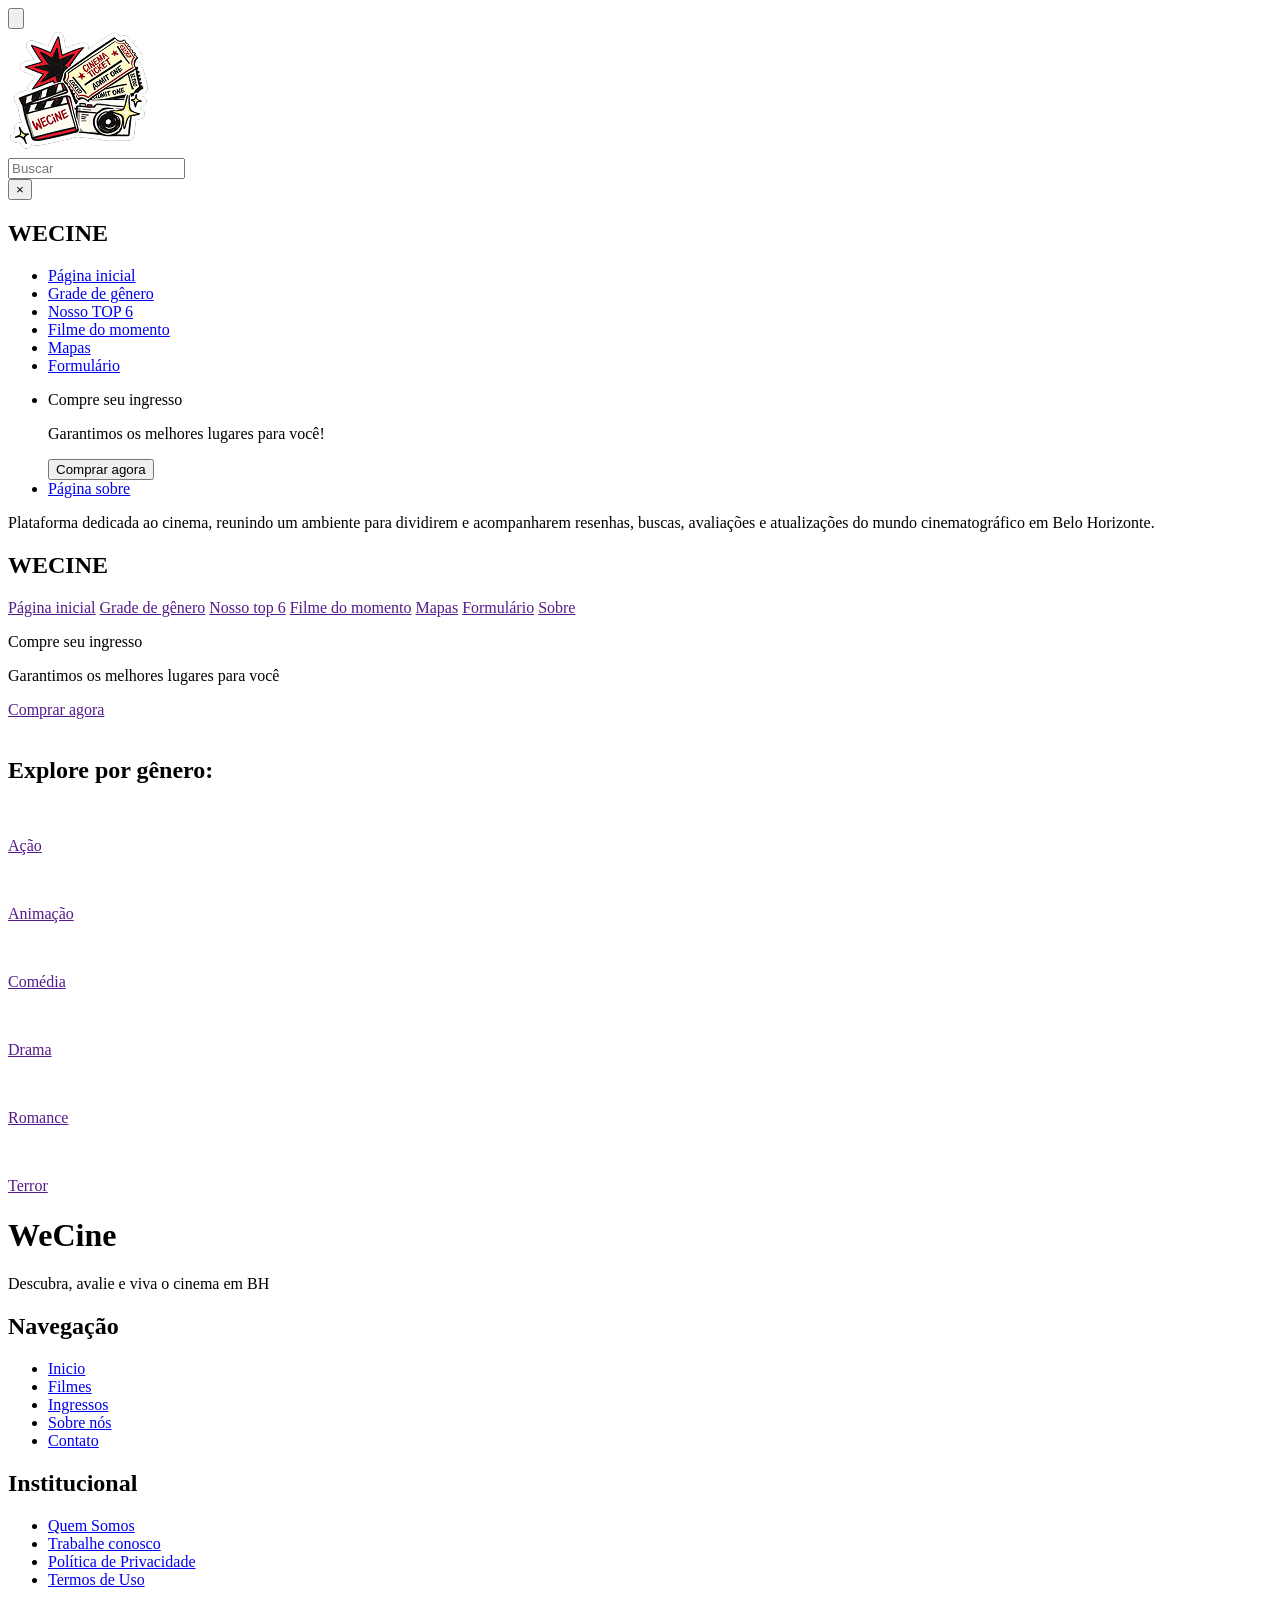
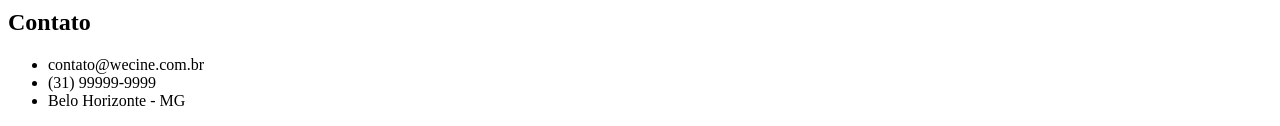
==== index.html @ 706093f3 "Add files via upload" ====
<!DOCTYPE html>
<html lang="en">

<head>
    <meta charset="UTF-8">
    <meta name="viewport" content="width=device-width, initial-scale=1.0">
    <title>WeCine - início</title>
    <link rel="stylesheet" href="inicio.css">
    <link rel="preconnect" href="https://fonts.googleapis.com">
    <link rel="preconnect" href="https://fonts.gstatic.com" crossorigin>
    <link
        href="https://fonts.googleapis.com/css2?family=Barlow:ital,wght@0,100;0,200;0,300;0,400;0,500;0,600;0,700;0,800;0,900;1,100;1,200;1,300;1,400;1,500;1,600;1,700;1,800;1,900&family=Montserrat:ital,wght@0,100..900;1,100..900&family=Work+Sans:ital,wght@0,100..900;1,100..900&display=swap"
        rel="stylesheet">
</head>

<body>
    <header id="menu">
        <nav id="menu-nav" aria-label="Navegação principal">
            <div>
                <button id="btn-menu" role="button" aria-label="Abrir menu">
                    <svg xmlns="http://www.w3.org/2000/svg" viewBox="0 0 448 512" aria-hidden="true"><path fill="rgb(255, 255, 255)" d="M0 96C0 78.3 14.3 64 32 64l384 0c17.7 0 32 14.3 32 32s-14.3 32-32 32L32 128C14.3 128 0 113.7 0 96zM0 256c0-17.7 14.3-32 32-32l384 0c17.7 0 32 14.3 32 32s-14.3 32-32 32L32 288c-17.7 0-32-14.3-32-32zM448 416c0 17.7-14.3 32-32 32L32 448c-17.7 0-32-14.3-32-32s14.3-32 32-32l384 0c17.7 0 32 14.3 32 32z"/></svg>
                </button>
            </div>
            <div id="logo-div">
                <a href="index.html"><img id="logo" src="images/logo.png" alt="Logo do site"></a>
            </div>
            <div id="busca">
                <div>
                    <input id="search-input" type="search" placeholder="Buscar">
                </div>
            </div>
        </nav>
    </header>

    <aside id="menu-lateral">
        <div id="menu-lateral-content">
            <button id="btn-fechar">&times;</button>
            <h1>WECINE</h1>
            <nav>
                <ul>
                    <li><a href="index.html">Página inicial</a></li>
                    <li><a href="grid.html">Grade de gênero</a></li>
                    <li><a href="#">Nosso TOP 6</a></li>
                    <li><a href="#">Filme do momento</a></li>
                    <li><a href="#">Mapas</a></li>
                    <li><a href="#">Formulário</a></li>
                    <li>
                        <div class="compra-container">
                            <p class="compra-titulo">Compre seu ingresso</p>
                            <p class="compra-descricao">Garantimos os melhores lugares para você!</p>
                            <button class="btn-comprar">Comprar agora</button>
                        </div>
                    </li>
                    <li><a href="#">Página sobre</a></li>
                </ul>
            </nav>
        </div>
    </aside>
    
    <section id="info">
        <div id="info-bloco">
            <p>Plataforma dedicada ao cinema, reunindo um ambiente para dividirem e acompanharem resenhas, buscas,
                avaliações e atualizações do mundo cinematográfico em Belo Horizonte.</p>
        </div>
    </section>

    <section id="conteudo">
        <nav>
            <h2>WECINE</h2>
            <a href="">Página inicial</a>
            <a href="">Grade de gênero</a>
            <a href="">Nosso top 6</a>
            <a href="">Filme do momento</a>
            <a href="">Mapas</a>
            <a href="">Formulário</a>
            <a href="">Sobre</a>
            <div id="conteudo-ingresso">
                <p id="conteudo-ingresso-texto1">Compre seu ingresso</p>
                <p id="conteudo-ingresso-texto2">Garantimos os melhores lugares para você</p>
                <a href="" id="conteudo-btnCompra">Comprar agora</a>
            </div>
        </nav>

        <div>
            <span>
                <img src="images/star-claquete.png" alt="">
                <h2>Explore por gênero:</h2>
            </span>
            
            <div>
                <a href="" id="conteudo-acao">
                    <img src="images/acao.png" alt="">
                    <p>Ação</p>
                </a>

                <a href="">
                    <img src="images/animacao.png" alt="">
                    <p>Animação</p>
                </a>

                <a href="">
                    <img src="images/comedia.png" alt="">
                    <p>Comédia</p>
                </a>

                <a href="">
                    <img src="images/drama.png" alt="">
                    <p>Drama</p>
                </a>

                <a href="">
                    <img src="images/romance.png" alt="">
                    <p>Romance</p>
                </a>

                <a href="">
                    <img src="images/terror.png" alt="">
                    <p>Terror</p>
                </a>
            </div>
        </div>
    </section>

    <footer>
        <div id="footer-div">
            <div id="div-logo">
                <h1>WeCine</h1>
                <span>
                    Descubra, avalie e viva o cinema em BH
                </span>
            </div>
            <div id="footer-links">
                <div>
                    <span>
                        <h2>
                            Navegação
                        </h2>
                    </span>
                    <span>
                        <ul>
                            <li><a href="#">Inicio</a></li>
                            <li><a href="#">Filmes</a></li>
                            <li><a href="#">Ingressos</a></li>
                            <li><a href="#">Sobre nós</a></li>
                            <li><a href="#">Contato</a></li>
                        </ul>
                    </span> 
                </div>
                <div id="institucional">
                    <span>
                        <h2>
                            Institucional
                        </h2>
                    </span>
                    <span>
                        <ul>
                            <li><a href="#">Quem Somos</a></li>
                            <li><a href="#">Trabalhe conosco</a></li>
                            <li><a href="#">Política de Privacidade</a></li>
                            <li><a href="#">Termos de Uso</a></li>
                        </ul>
                    </span>
                </div>
                <div>
                    <span>
                        <h2>
                            Contato
                        </h2>
                    </span>
                    <span>
                        <ul>
                            <li>contato@wecine.com.br</li>
                            <li>(31) 99999-9999</li>
                            <li>Belo Horizonte - MG</li>
                        </ul>
                    </span>
                </div>
            </div>
        </div>
    </footer>
    <script src="script.js"></script>
</body>

</html>
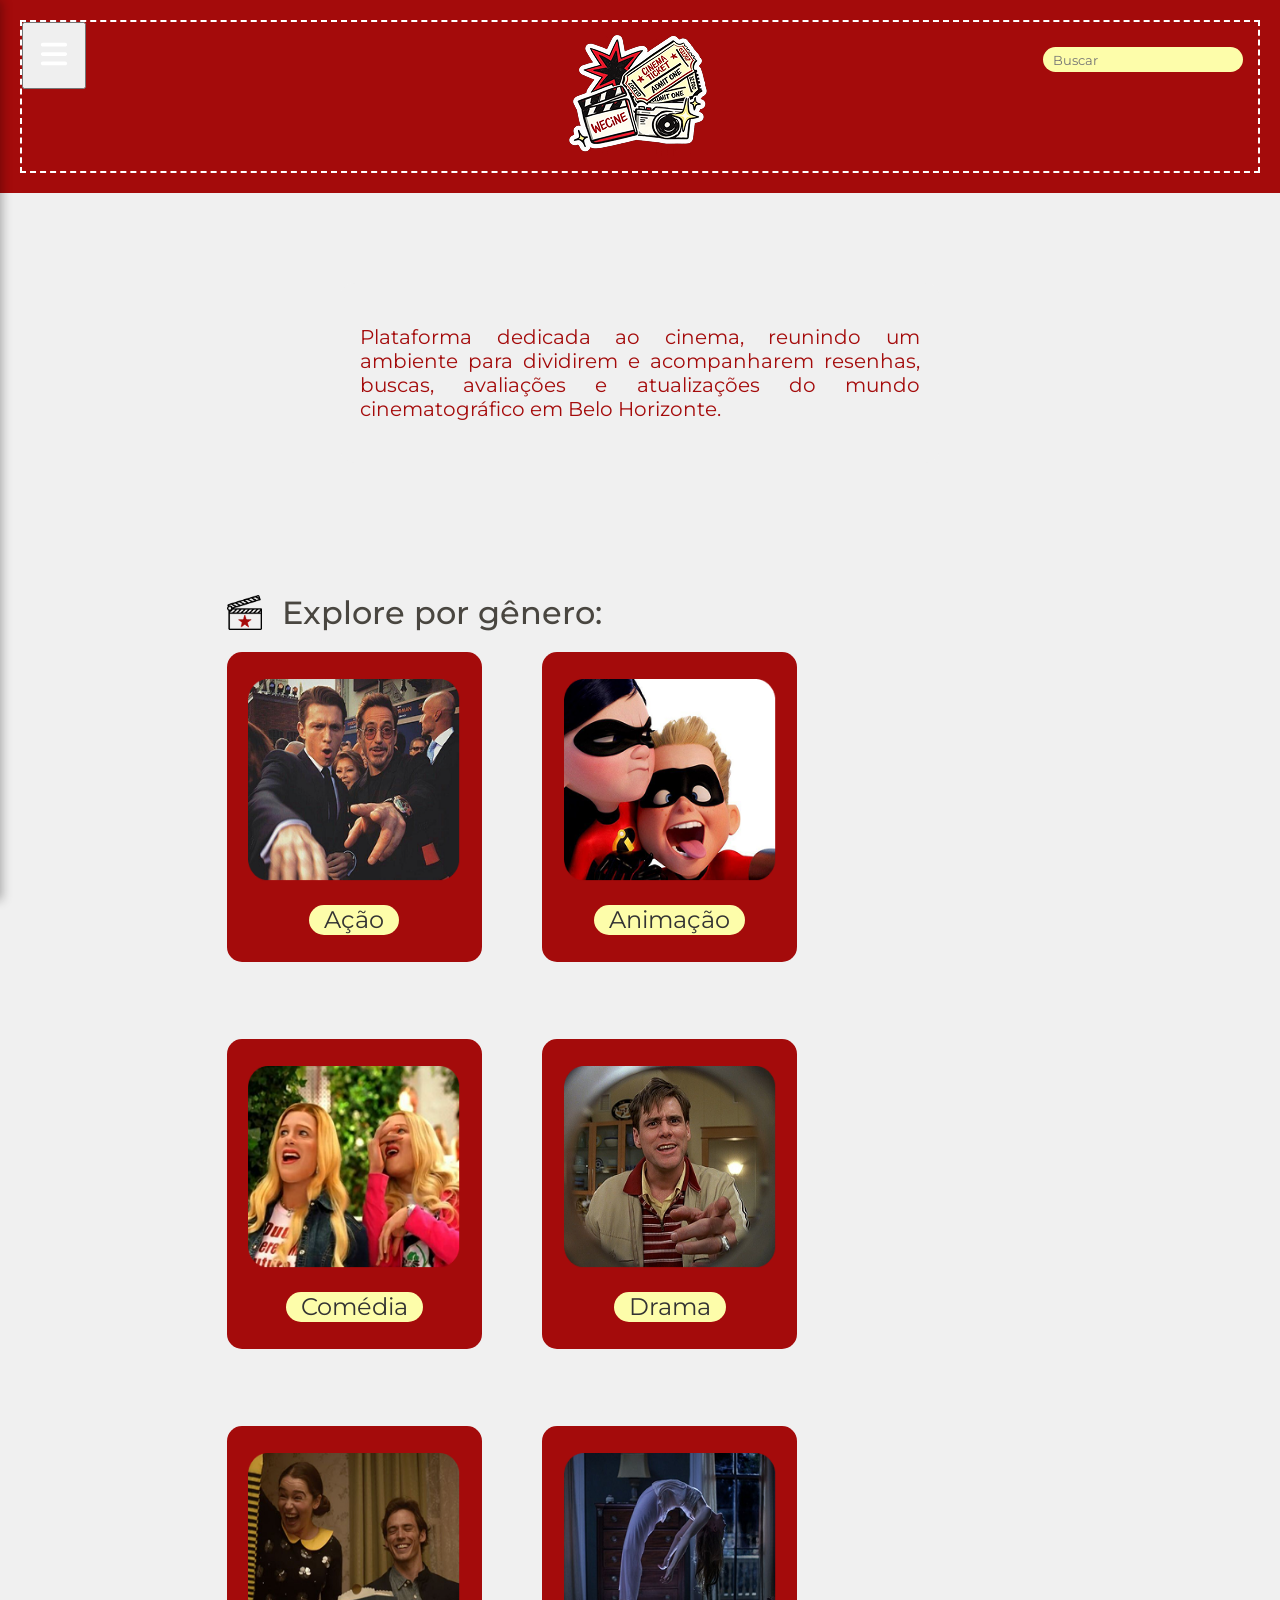
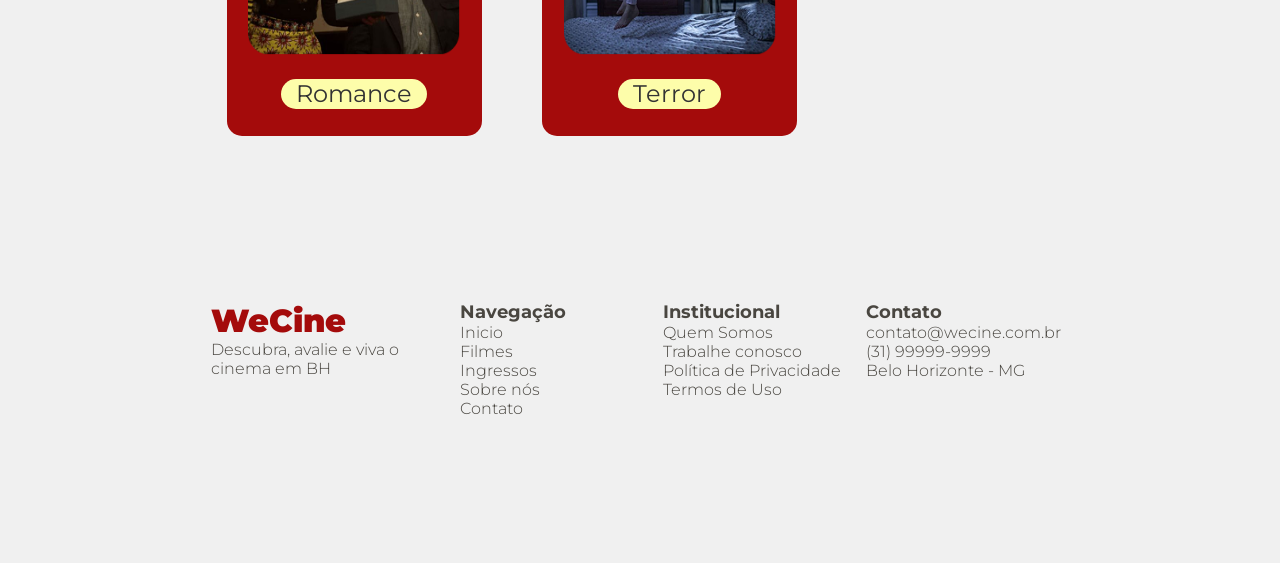
==== commit 3657bad5: "Fix HTML structure and update stylesheet paths" ====
--- a/index.html
+++ b/index.html
@@ -5,7 +5,7 @@
     <meta charset="UTF-8">
     <meta name="viewport" content="width=device-width, initial-scale=1.0">
     <title>WeCine - início</title>
-    <link rel="stylesheet" href="inicio.css">
+    <link rel="stylesheet" href="css/inicio.css">
     <link rel="preconnect" href="https://fonts.googleapis.com">
     <link rel="preconnect" href="https://fonts.gstatic.com" crossorigin>
     <link
@@ -178,7 +178,7 @@
             </div>
         </div>
     </footer>
-    <script src="script.js"></script>
+    <script src="js/script.js"></script>
 </body>
 
-</html>+</html>
--- a/css/inicio.css
+++ b/css/inicio.css
@@ -0,0 +1,508 @@
+/* Geral */
+* {
+    padding: 0;
+    margin: 0;
+    font-family: "Montserrat", sans-serif;
+}
+
+body {
+    background-color: #F0F0F0;
+}
+
+* {
+    padding: 0;
+    margin: 0;
+    font-family: "Montserrat", sans-serif;
+    box-sizing: border-box;
+}
+
+/* Header */
+#menu {
+    min-height: 160px;
+    height: auto;
+    width: 100%;
+    background-color: #A40B0B;
+    padding: 20px;
+    margin: 0;
+}
+
+#logo {
+    height: 100%;
+    object-fit: contain;
+    margin-top: 10px;
+    margin-bottom: 10px;
+}
+
+#logo-div {
+    display: flex;
+    justify-content: center;
+    align-items: center;
+}
+
+#menu-nav {
+    width: 100%;
+    height: 100%;
+    display: grid;
+    grid-template-columns: 1fr 1fr 1fr;
+    border: dashed 2px white;
+}
+
+#menu-nav svg {
+    color: white;
+    width: 30px;
+    height: 30px;
+    margin: 15px;
+}
+
+#busca {
+    display: flex;
+    justify-content: right;
+    align-items: top;
+}
+
+#busca div {
+    width: 200px;
+    margin-top: 25px;
+    margin-right: 15px;
+    height: min-content;
+    padding-left: 10px;
+    padding-right: 5px;
+    background-color: #FDFDAA;
+    border-radius: 25px 25px 25px 25px;
+    overflow: hidden;
+}
+
+#busca div input {
+    font-family: "Montserrat", sans-serif;
+    background-color: transparent;
+    border: none !important;
+    height: 25px;
+    width: 100%;
+    outline-offset: 0;
+    appearance: none;
+    -webkit-appearance: none;
+}
+
+#busca div input:-webkit-autofill,
+#busca div input:-webkit-autofill:hover,
+#busca div input:-webkit-autofill:focus {
+    -webkit-box-shadow: 0 0 0px 1000px #FDFDAA inset;
+    -webkit-text-fill-color: #333 !important;
+    transition: background-color 5000s ease-in-out 0s;
+}
+
+#busca div input::-webkit-search-decoration,
+#busca div input::-webkit-search-cancel-button,
+#busca div input::-webkit-search-results-button,
+#busca div input::-webkit-search-results-decoration {
+    display: none;
+}
+
+
+#menu-lateral {
+    position: fixed;
+    top: 0;
+    left: -350px;
+    width: 350px;
+    height: 100vh;
+    background-color: #A40B0B;
+    box-shadow: 2px 0 10px rgba(0, 0, 0, 0.3);
+    transition: left 0.3s ease;
+    z-index: 1000;
+    overflow-y: auto;
+}
+
+#menu-lateral.ativo {
+    left: 0;
+}
+
+#menu-lateral-content {
+    padding: 30px 20px;
+    color: white;
+}
+
+#btn-fechar {
+    position: absolute;
+    top: 15px;
+    right: 20px;
+    background: none;
+    border: none;
+    color: white;
+    font-size: 40px;
+    cursor: pointer;
+    padding: 0;
+}
+
+#menu-lateral h1 {
+    color: #FDFDAA;
+    font-size: 32px;
+    text-align: center;
+    margin: 20px 0 30px;
+    font-weight: 900;
+    letter-spacing: 2px;
+}
+
+#menu-lateral nav ul {
+    list-style: none;
+    padding: 0;
+    margin: 0;
+}
+
+#menu-lateral nav ul li {
+    margin: 0;
+    border-bottom: 1px solid rgba(255, 253, 170, 0.2);
+}
+
+#menu-lateral nav ul li a {
+    display: block;
+    color: white;
+    text-decoration: none;
+    padding: 15px;
+    font-weight: 500;
+    font-size: 16px;
+    transition: all 0.3s ease;
+}
+
+#menu-lateral nav ul li a:hover {
+    background-color: rgba(255, 253, 170, 0.1);
+    color: #FDFDAA;
+    padding-left: 25px;
+}
+
+.compra-container {
+    padding: 20px 15px;
+    background: rgba(255, 253, 170, 0.1);
+    border: 2px solid #FDFDAA;
+    border-radius: 10px;
+    margin: 15px 0;
+    text-align: center;
+}
+
+.compra-titulo {
+    color: white;
+    font-weight: 700;
+    font-size: 16px;
+    margin: 0 0 8px;
+}
+
+.compra-descricao {
+    color: rgba(255, 253, 170, 0.7);
+    font-size: 12px;
+    margin: 0 0 15px;
+    font-weight: 400;
+}
+
+.btn-comprar {
+    background-color: #FDFDAA;
+    color: #A40B0B;
+    border: none;
+    padding: 10px 30px;
+    border-radius: 25px;
+    font-weight: 700;
+    cursor: pointer;
+    transition: all 0.3s ease;
+    font-size: 14px;
+}
+
+.btn-comprar:hover {
+    background-color: white;
+    transform: scale(1.05);
+    box-shadow: 0 4px 12px rgba(0, 0, 0, 0.2);
+}
+
+
+
+/* info */
+#info {
+    background-image: url('images/inicio-listras.png');
+    height: 40vh;
+    display: flex;
+    justify-content: center;
+    align-items: center;
+    margin-bottom: 40px;
+    position: relative;
+}
+
+#info-bloco {
+    background-color: #f0f0f0;
+    max-width: 600px;
+    height: 20vh;
+    text-align: justify;
+    padding: 0 20px;
+    display: flex;
+    align-items: center;
+    border-radius: 15px;
+    font-size: 20px;
+    color: #A40B0B;
+}
+
+#info-pipoca1 {
+    position: absolute;
+    top: 10px;
+    right: 34%;
+}
+
+#info-pipoca2 {
+    position: absolute;
+    top: 50px;
+    left: 30%;
+}
+
+#info-pipoca3 {
+    position: absolute;
+    bottom: 20px;
+    right: 45%;
+}
+
+/* Contéudo */
+#conteudo {
+    display: flex;
+    min-height: 100vh;
+    column-gap: 10%;
+    width: 80%;
+    justify-self: center;
+    align-items: flex-start;
+    justify-content: center;
+
+}
+
+#conteudo>nav {
+    background-color: #A40B0B;
+    border-radius: 15px;
+    display: flex;
+    flex-direction: column;
+    justify-content: center;
+    gap: 20px;
+    padding: 40px 0;
+}
+
+#conteudo>nav>a {
+    color: white;
+    text-decoration: none;
+    margin: 20px 0;
+    font-weight: 500;
+    font-size: 150%;
+}
+
+#conteudo>nav>h2 {
+    font-size: 2.5em;
+    text-align: center;
+    color: #FDFDAA;
+    margin-bottom: 20px;
+}
+
+#conteudo-ingresso {
+    border: 2px solid #FDFDAA;
+    border-radius: 15px;
+    padding: 40px 20px;
+}
+
+#conteudo-ingresso-texto1 {
+    color: white;
+    font-size: 1.6em;
+    font-weight: 500;
+}
+
+#conteudo-ingresso-texto2 {
+    color: white;
+    padding: 20px 0;
+}
+
+#conteudo-btnCompra {
+    background-color: #FDFDAA;
+    padding: 10px 45px;
+    border: none;
+    border-radius: 15px;
+    color: #333;
+    text-decoration: none;
+    font-size: 1.5em;
+    display: flex;
+    justify-content: center;
+}
+
+
+@media screen and (min-width: 1200px) {
+    #conteudo>nav {
+        padding: 30px;
+    }
+
+    #conteudo>nav>a {
+        margin: 8px 0;
+    }
+
+    #conteudo-ingresso {
+        padding: 20px 15px;
+    }
+}
+
+/* Para telas menores que 768px */
+@media screen and (max-width: 768px) {
+    #conteudo>nav {
+        width: 25vw;
+        padding: 20px;
+    }
+
+    #conteudo>nav>a {
+        font-size: 120%;
+    }
+}
+
+#conteudo>div>div {
+    display: grid;
+    grid-template-columns: 1fr 1fr;
+    grid-template-rows: repeat(3, 43vh);
+    column-gap: 60px;
+
+    align-self: center;
+}
+
+#conteudo>div>span>h2 {
+    font-weight: 500;
+    font-size: 2em;
+}
+
+#conteudo>div>span {
+    display: flex;
+    align-items: center;
+    margin-bottom: 20px;
+}
+
+#conteudo>div>span>img {
+    height: 35px;
+    margin-right: 20px;
+}
+
+#conteudo>div>div>a {
+    background-color: #A40B0B;
+    padding: 10px;
+    border-radius: 15px;
+    text-decoration: none;
+    display: flex;
+    flex-direction: column;
+    align-items: center;
+    width: 100%;
+    height: 80%;
+    justify-content: center;
+}
+
+#conteudo>div>div>a>img {
+    height: 70%;
+    width: 90%;
+}
+
+#conteudo>div>div>a>p {
+    background-color: #FDFDAA;
+    padding: 5px 15px;
+    height: 30px;
+    display: flex;
+    align-items: center;
+    justify-content: center;
+    border-radius: 15px;
+    color: #333;
+    margin-top: 10%;
+    font-size: 1.5rem;
+}
+
+@media screen and (min-height: 1000px) {
+    #conteudo>div>div>a {
+        height: 60%;
+    }
+
+    #conteudo>div>div>a>img {
+        height: 80%;
+    }
+
+    #conteudo>div>div {
+        row-gap: 0;
+        grid-template-rows: repeat(3, 20vh);
+    }
+
+    #conteudo>div>div>a {
+        height: 88%;
+    }
+}
+
+@media screen and (max-width: 1300px) {
+    #conteudo>nav {
+        display: none;
+    }
+}
+
+@media screen and (max-width: 580px) {
+    #conteudo>div>div {
+        row-gap: 0;
+        grid-template-columns: 1fr;
+        grid-template-rows: repeat(6, 30vh);
+        align-items: center;
+        justify-items: center;
+    }
+
+    #conteudo>div>div>a>img {
+        height: 80%;
+        width: 98%;
+    }
+
+    #conteudo>div>div>a {
+        height: 80%;
+        width: 75%;
+    }
+}
+
+/* Footer */
+footer {
+    width: 100%;
+    height: 350px;
+    background-image: url(../imagens/footer.png);
+    background-size: cover;
+    background-repeat: no-repeat;
+    background-position: center;
+    display: flex;
+    flex-direction: row;
+    justify-content: center;
+    align-items: center;
+    font-family: "Montserrat", sans-serif;
+}
+
+footer h1 {
+    font-weight: 900;
+    color: #A40B0B;
+}
+
+footer h2 {
+    font-weight: 700;
+    font-size: large;
+    color: #494640;
+}
+
+span {
+    color: #494640;
+    font-weight: 300;
+}
+
+#footer-div {
+    display: grid;
+    grid-template-columns: 0.5fr 1.5fr;
+    height: 175px;
+    justify-content: space-between;
+}
+
+#footer-links {
+    margin-left: 35px;
+    display: grid;
+    grid-template-columns: repeat(3, 1fr);
+}
+
+#footer-links ul {
+    list-style: none;
+    padding: 0;
+    margin: 0;
+}
+
+#footer-links a {
+    text-decoration: none;
+    color: #494640;
+}
+
+#institucional {
+    margin-right: 25px;
+}
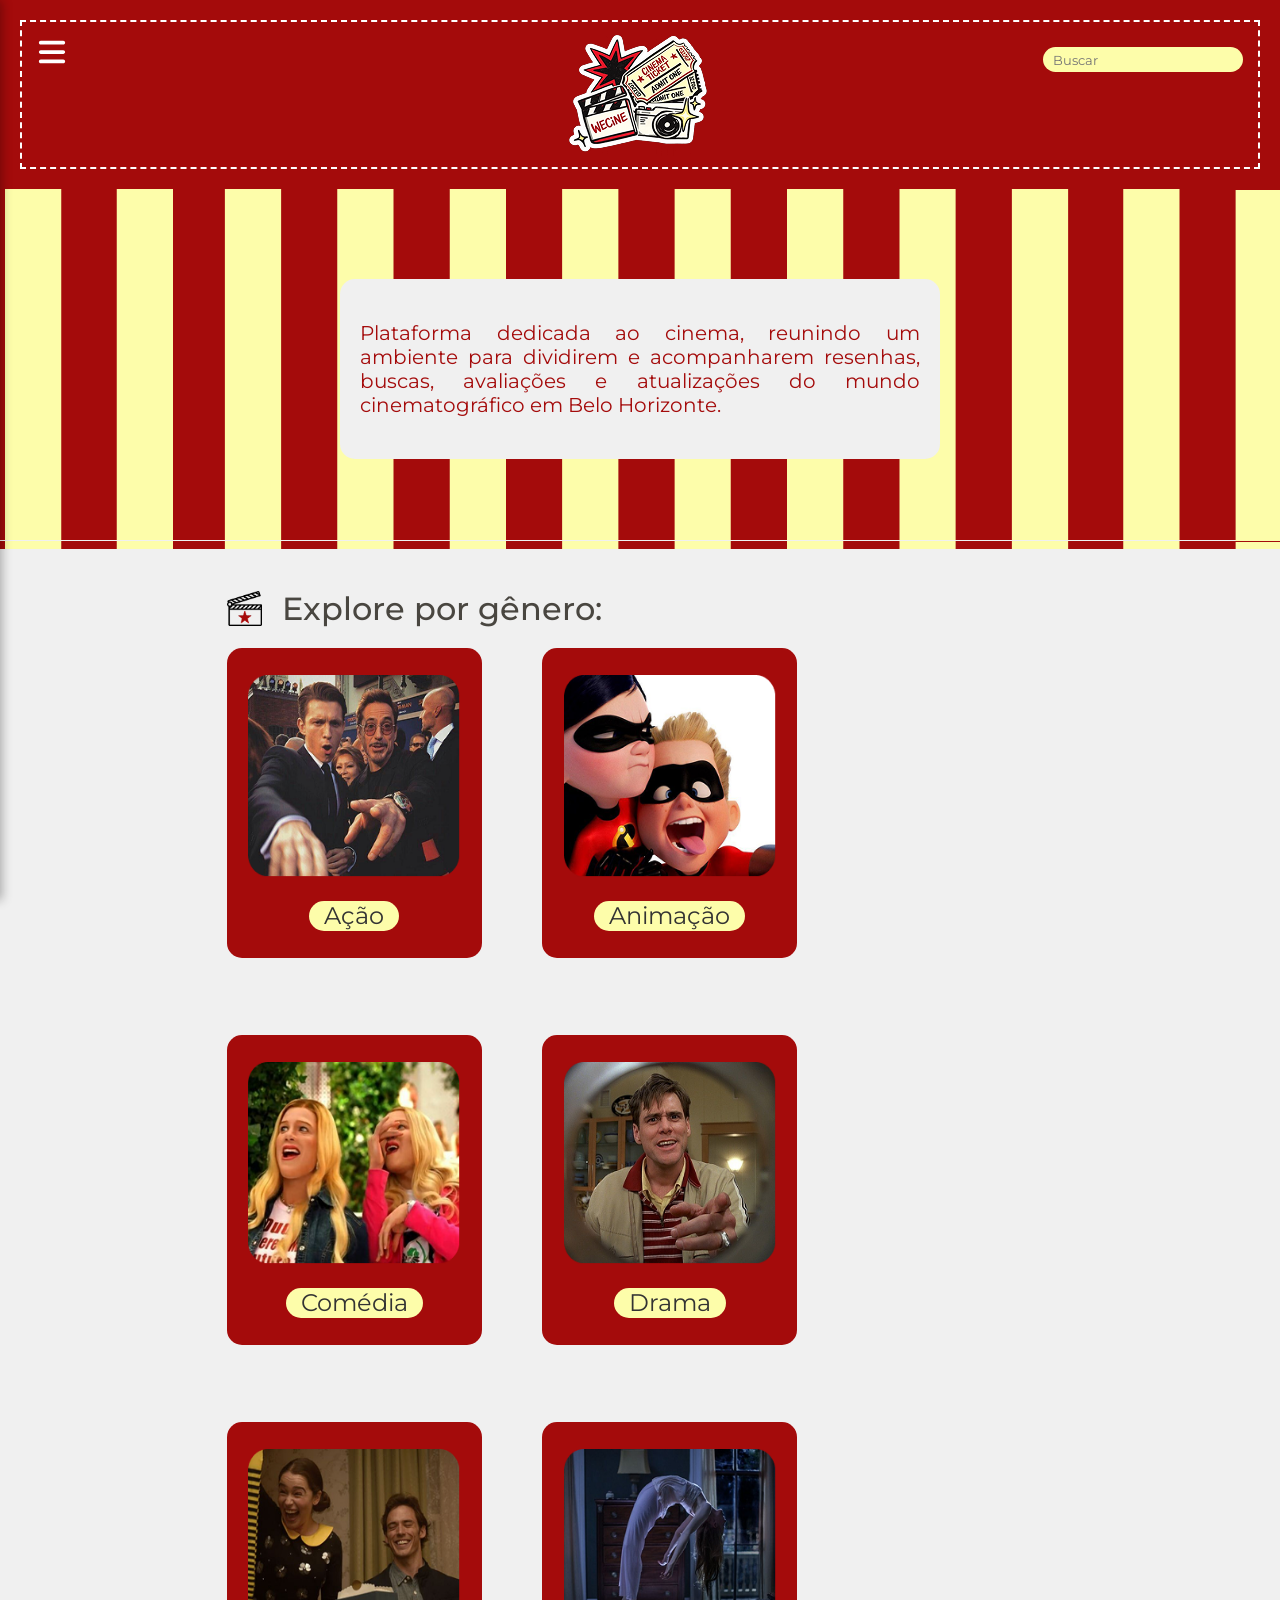
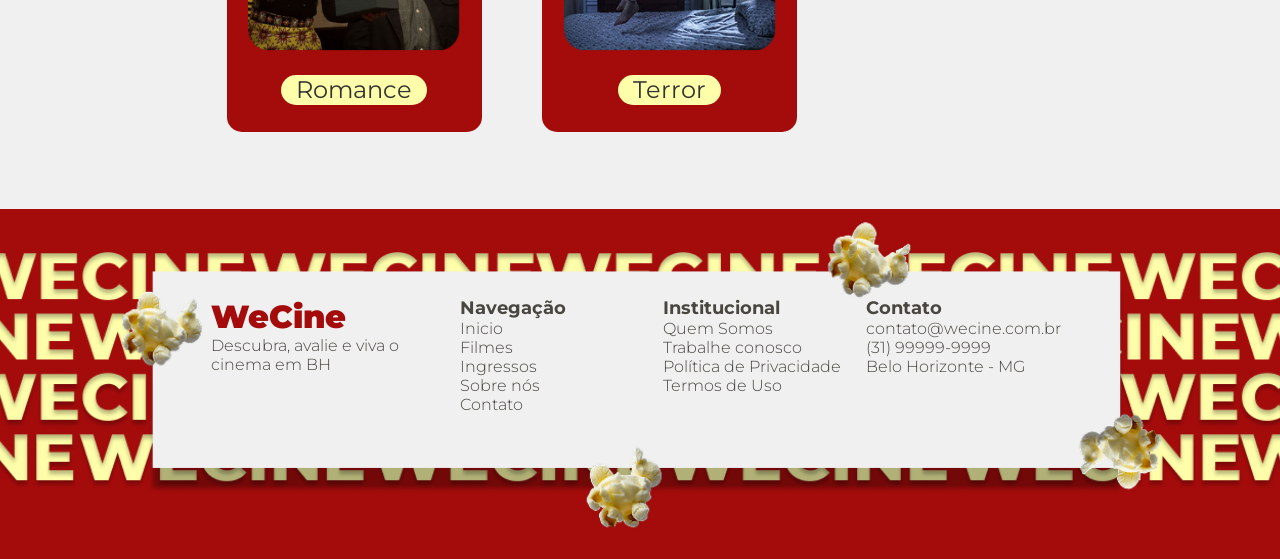
==== commit ab486d92: "Add favicon link to index.html Added a favicon link to the head section." ====
--- a/index.html
+++ b/index.html
@@ -8,6 +8,7 @@
     <link rel="stylesheet" href="css/inicio.css">
     <link rel="preconnect" href="https://fonts.googleapis.com">
     <link rel="preconnect" href="https://fonts.gstatic.com" crossorigin>
+    <link rel="icon" href="images/logo.png">
     <link
         href="https://fonts.googleapis.com/css2?family=Barlow:ital,wght@0,100;0,200;0,300;0,400;0,500;0,600;0,700;0,800;0,900;1,100;1,200;1,300;1,400;1,500;1,600;1,700;1,800;1,900&family=Montserrat:ital,wght@0,100..900;1,100..900&family=Work+Sans:ital,wght@0,100..900;1,100..900&display=swap"
         rel="stylesheet">
--- a/css/inicio.css
+++ b/css/inicio.css
@@ -210,11 +210,26 @@
     box-shadow: 0 4px 12px rgba(0, 0, 0, 0.2);
 }
 
+img {
+    max-width: 100%;
+    height: auto;
+    display: block;
+}
+
+nav {
+    width: 100%;
+}
+
+button {
+    background: none;
+    border: none;
+    cursor: pointer;
+}
 
 
 /* info */
 #info {
-    background-image: url('images/inicio-listras.png');
+    background-image: url('../images/inicio-listras.png');
     height: 40vh;
     display: flex;
     justify-content: center;
@@ -452,7 +467,7 @@
 footer {
     width: 100%;
     height: 350px;
-    background-image: url(../imagens/footer.png);
+    background-image: url(../images/footer.png);
     background-size: cover;
     background-repeat: no-repeat;
     background-position: center;
@@ -505,4 +520,4 @@
 
 #institucional {
     margin-right: 25px;
-}+}
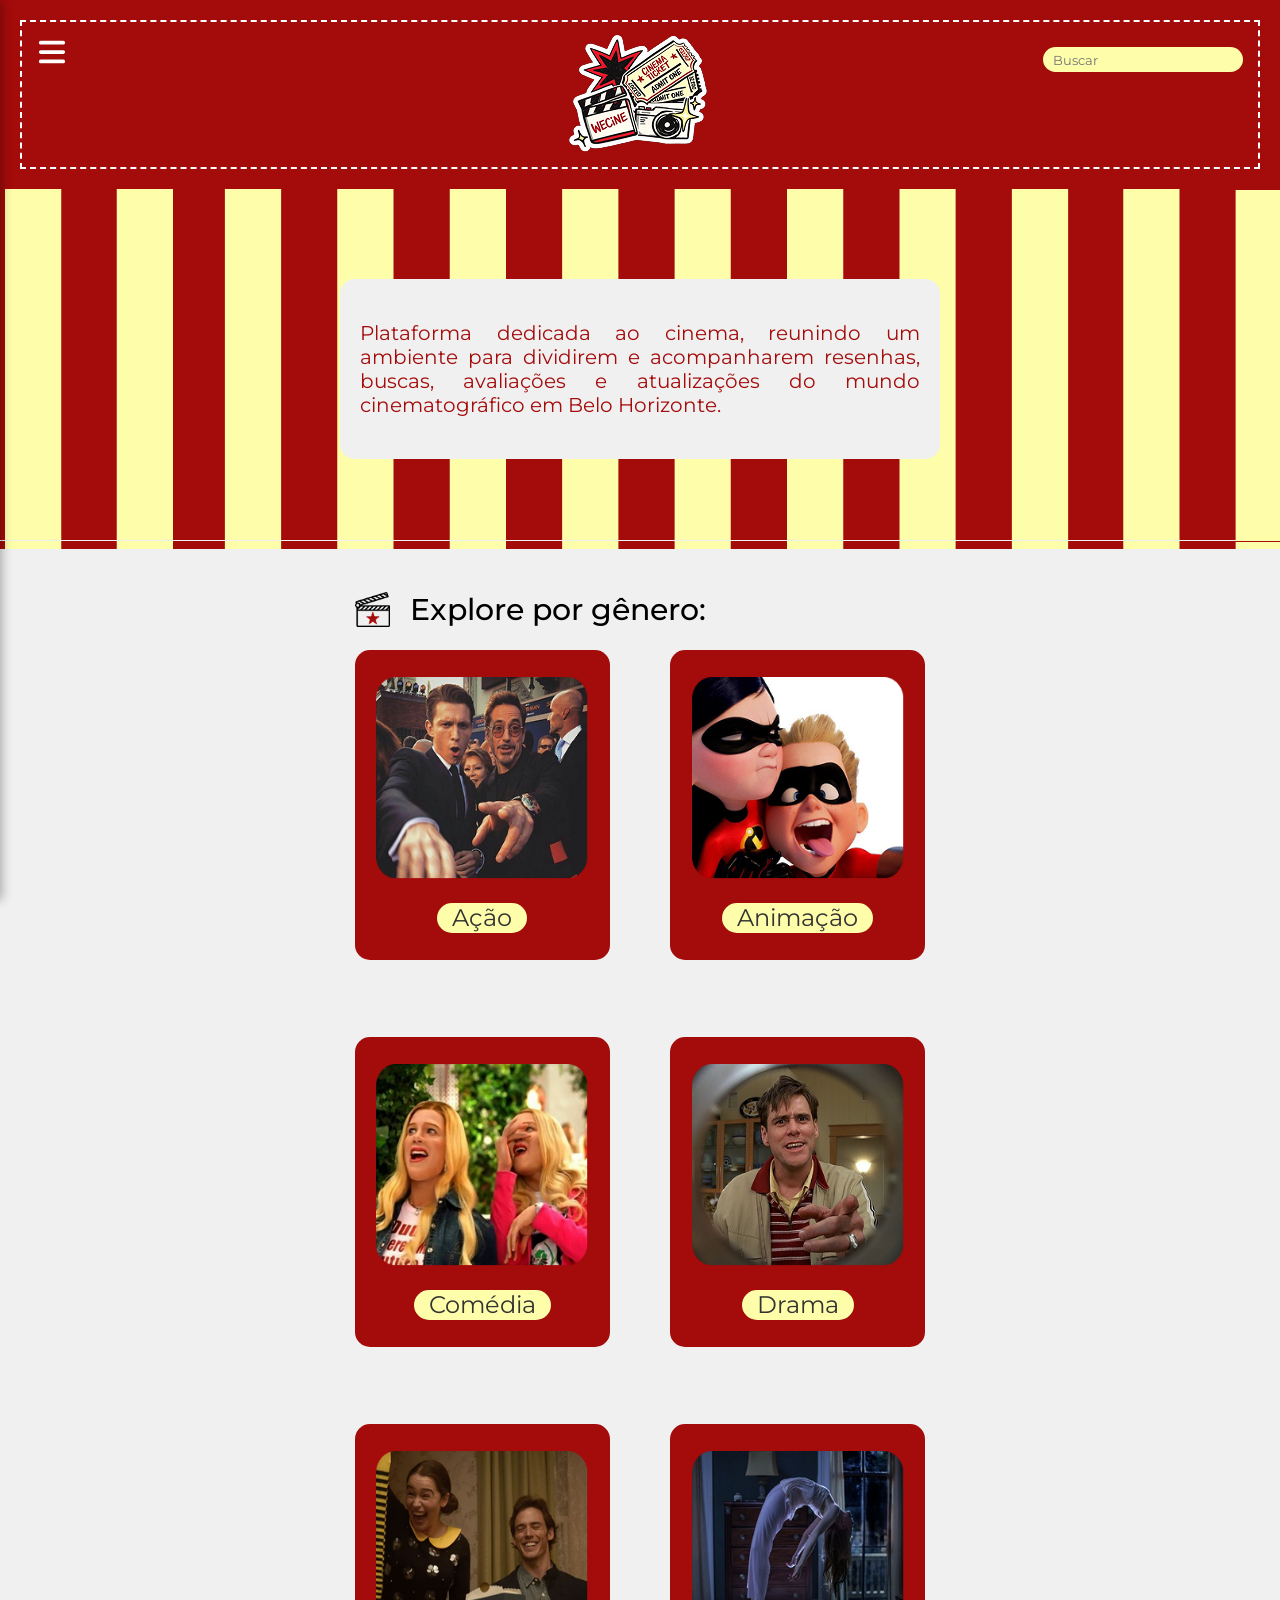
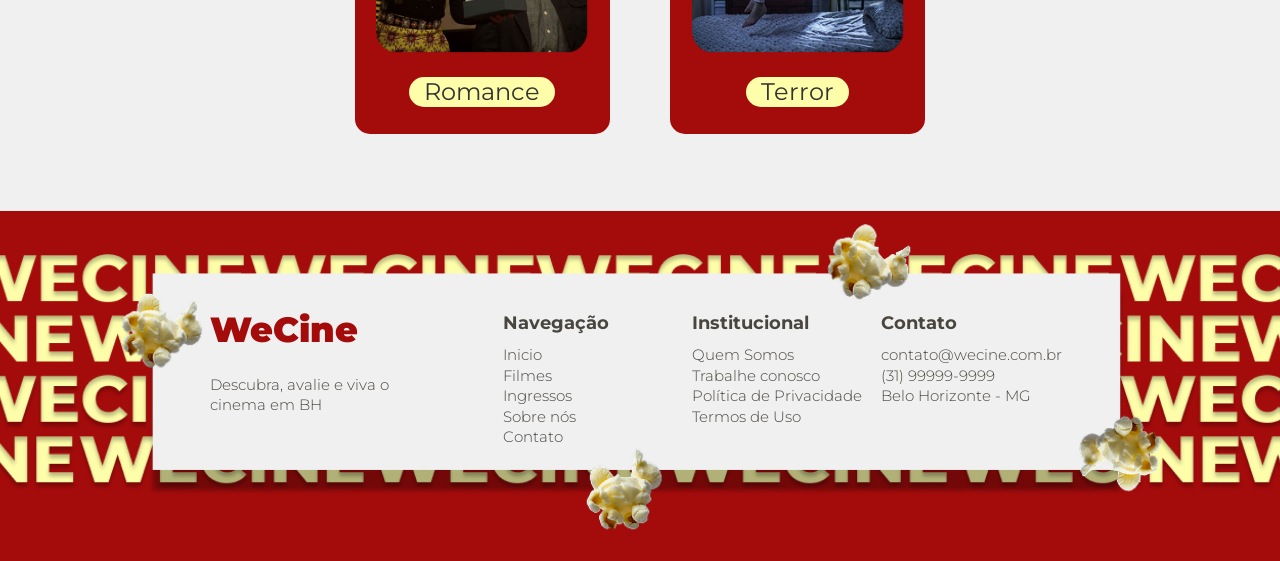
==== commit b26da494: "Replace old HTML structure with updated version" ====
--- a/index.html
+++ b/index.html
@@ -1,3 +1,7 @@
+<!--
+    Autora da página: Alice
+-->
+
 <!DOCTYPE html>
 <html lang="en">
 
--- a/css/inicio.css
+++ b/css/inicio.css
@@ -1,9 +1,4 @@
 /* Geral */
-* {
-    padding: 0;
-    margin: 0;
-    font-family: "Montserrat", sans-serif;
-}
 
 body {
     background-color: #F0F0F0;
@@ -68,7 +63,7 @@
     padding-left: 10px;
     padding-right: 5px;
     background-color: #FDFDAA;
-    border-radius: 25px 25px 25px 25px;
+    border-radius: 25px;
     overflow: hidden;
 }
 
@@ -227,7 +222,6 @@
 }
 
 
-/* info */
 #info {
     background-image: url('../images/inicio-listras.png');
     height: 40vh;
@@ -269,7 +263,7 @@
     right: 45%;
 }
 
-/* Contéudo */
+/* Conteúdo */
 #conteudo {
     display: flex;
     min-height: 100vh;
@@ -278,7 +272,6 @@
     justify-self: center;
     align-items: flex-start;
     justify-content: center;
-
 }
 
 #conteudo>nav {
@@ -300,7 +293,7 @@
 }
 
 #conteudo>nav>h2 {
-    font-size: 2.5em;
+    font-size: 3em;
     text-align: center;
     color: #FDFDAA;
     margin-bottom: 20px;
@@ -337,6 +330,10 @@
 
 
 @media screen and (min-width: 1200px) {
+    #conteudo {
+        margin: 0 auto;
+    }
+
     #conteudo>nav {
         padding: 30px;
     }
@@ -350,15 +347,144 @@
     }
 }
 
-/* Para telas menores que 768px */
-@media screen and (max-width: 768px) {
+@media screen and (min-width: 769px) and (max-width: 1024px) {
+    #conteudo {
+        column-gap: 5%;
+        width: 90%;
+        margin: 0 auto;
+    }
+
     #conteudo>nav {
-        width: 25vw;
         padding: 20px;
+        gap: 15px;
     }
 
     #conteudo>nav>a {
-        font-size: 120%;
+        font-size: 110%;
+        margin: 10px 0;
+    }
+
+    #conteudo>nav>h2 {
+        font-size: 2em;
+    }
+
+    #info-bloco {
+        max-width: 85%;
+        font-size: 18px;
+    }
+}
+
+@media (max-width: 768px) {
+    #menu {
+        display: flex !important;
+        flex-direction: column !important;
+        align-items: center !important;
+        justify-content: center !important;
+        padding: 20px 0 !important;
+        min-height: auto;
+    }
+
+    #menu-nav svg:first-child {
+        width: 24px;
+        height: 24px;
+        margin-bottom: 15px;
+        order: 1;
+    }
+
+    #logo-div {
+        order: 2;
+        margin-bottom: 20px;
+    }
+
+    #logo {
+        max-width: 150px;
+        height: auto;
+    }
+
+    #busca {
+        order: 3;
+        justify-content: center;
+        width: 100%;
+    }
+
+    #busca div {
+        width: 70%;
+        max-width: 250px;
+        margin: 0 auto;
+        text-align: center;
+    }
+
+    #busca div input {
+        padding: 8px 10px;
+        font-size: 14px;
+        height: auto;
+        width: 100%;
+        box-sizing: border-box;
+    }
+
+    #menu-nav {
+        display: flex;
+        flex-direction: column;
+        align-items: center;
+        border: none;
+    }
+
+    #conteudo>div>div {
+        display: flex !important;
+        flex-direction: column !important;
+        align-items: center !important;
+        justify-content: center !important;
+        row-gap: 30px !important;
+        width: 100% !important;
+        margin-bottom: 80px !important;
+    }
+
+    #conteudo>div>div>a {
+        width: 290px !important;
+        height: 320px !important;
+        align-self: center !important;
+    }
+
+    #conteudo>div>div>a>img {
+        height: 70% !important;
+        width: 90% !important;
+    }
+
+    footer {
+        background-image: none !important;
+        background-color: #A40B0B !important;
+        height: auto !important;
+        padding: 45px 24px !important;
+        display: block !important;
+    }
+
+    #footer-div {
+        grid-template-columns: 1fr !important;
+        height: auto !important;
+        gap: 35px !important;
+        padding: 0 !important;
+    }
+
+    footer h1 {
+        color: #FDFDAA !important;
+        font-size: 2.6rem !important;
+    }
+
+    footer h2 {
+        color: #ffffff !important;
+        font-size: 1.5rem !important;
+    }
+
+    span,
+    #footer-links a {
+        color: #ffffff !important;
+        font-size: 1.25rem !important;
+    }
+
+    #footer-links {
+        margin-left: 0 !important;
+        grid-template-columns: 1fr !important;
+        gap: 35px !important;
     }
 }
 
@@ -367,13 +493,13 @@
     grid-template-columns: 1fr 1fr;
     grid-template-rows: repeat(3, 43vh);
     column-gap: 60px;
-
     align-self: center;
 }
 
 #conteudo>div>span>h2 {
     font-weight: 500;
     font-size: 2em;
+    color: #000000;
 }
 
 #conteudo>div>span {
@@ -445,29 +571,148 @@
 
 @media screen and (max-width: 580px) {
     #conteudo>div>div {
-        row-gap: 0;
-        grid-template-columns: 1fr;
-        grid-template-rows: repeat(6, 30vh);
-        align-items: center;
-        justify-items: center;
+        display: flex !important;
+        flex-direction: column !important;
+        align-items: center !important;
+        justify-content: center !important;
+        row-gap: 30px !important;
+        width: 100% !important;
+        margin-bottom: 80px !important;
+    }
+
+    #conteudo>div>div>a {
+        width: 290px !important;
+        height: 320px !important;
+        align-self: center !important; 
     }
 
     #conteudo>div>div>a>img {
-        height: 80%;
-        width: 98%;
+        height: 70% !important;
+        width: 90% !important;
+    }
+}
+
+@media screen and (max-width: 480px) {
+    #menu {
+        padding: 12px 10px;
+    }
+
+    #menu-nav svg:first-child {
+        width: 22px;
+        height: 22px;
+    }
+
+    #logo {
+        max-width: 130px;
+    }
+
+    #busca div {
+        width: 65%;
+        max-width: 200px;
+    }
+
+    #busca div input {
+        padding: 6px 8px;
+        font-size: 12px;
+    }
+
+    #btn-fechar {
+        top: 10px;
+        right: 15px;
+        font-size: 35px;
+    }
+
+    #menu-lateral {
+        width: 85%;
+        left: -85%;
+    }
+
+    #menu-lateral-content {
+        padding: 20px 15px;
+    }
+
+    #menu-lateral h1 {
+        font-size: 28px;
+        margin: 15px 0 20px;
+    }
+
+    #info-bloco {
+        font-size: 14px;
+        padding: 12px;
+    }
+
+    #conteudo {
+        width: 100%;
+        padding: 0 8px;
+        box-sizing: border-box;
+    }
+
+    #conteudo>nav>a {
+        font-size: 90%;
+        margin: 8px 0;
+    }
+
+    #conteudo>nav>h2 {
+        font-size: 1.5em;
+        margin-bottom: 15px;
+    }
+
+    #conteudo-ingresso {
+        padding: 15px 10px;
+    }
+
+    #conteudo-ingresso-texto1 {
+        font-size: 1.1em;
+    }
+
+    #conteudo-ingresso-texto2 {
+        padding: 10px 0;
+        font-size: 0.9em;
+    }
+
+    #conteudo-btnCompra {
+        font-size: 1em;
+        padding: 8px 25px;
+    }
+
+    #conteudo>div>span>h2 {
+        font-size: 1.2em;
+        color: #000000;
+    }
+
+    #conteudo>div>span>img {
+        height: 20px;
+    }
+
+    #conteudo>div>div {
+        display: flex !important;
+        flex-direction: column !important;
+        align-items: center !important;
+        justify-content: center !important;
+        row-gap: 30px !important;
+        margin-bottom: 80px !important;
     }
 
     #conteudo>div>div>a {
-        height: 80%;
-        width: 75%;
-    }
-}
-
-/* Footer */
+        width: 290px !important;
+        height: 320px !important;
+    }
+
+    #conteudo>div>div>a>p {
+        font-size: 1rem;
+        padding: 4px 8px;
+        height: auto;
+    }
+
+    #institucional {
+        margin-right: 0;
+    }
+}
+
 footer {
     width: 100%;
     height: 350px;
-    background-image: url(../images/footer.png);
+    background-image: url('../images/footer.png');
     background-size: cover;
     background-repeat: no-repeat;
     background-position: center;
@@ -476,29 +721,48 @@
     justify-content: center;
     align-items: center;
     font-family: "Montserrat", sans-serif;
+    margin-top: auto;
+    flex-shrink: 0;
+    padding-top: 25px;
 }
 
 footer h1 {
     font-weight: 900;
     color: #A40B0B;
+    font-size: 2.2rem;
+    margin: 0 0 5px 0;
+    line-height: 1.1;
 }
 
 footer h2 {
     font-weight: 700;
     font-size: large;
     color: #494640;
+    margin: 0 0 10px 0;
 }
 
 span {
     color: #494640;
     font-weight: 300;
+    font-size: 0.95rem;
+    display: block;
+    line-height: 1.35;
+}
+
+#div-logo span{
+    margin-top: 25px;
+    width: 90%;
 }
 
 #footer-div {
     display: grid;
-    grid-template-columns: 0.5fr 1.5fr;
+    grid-template-columns: 0.6fr 1.4fr;
     height: 175px;
     justify-content: space-between;
+    width: 100%;
+    max-width: 960px;
+    padding: 0 50px;
+    align-items: flex-start;
 }
 
 #footer-links {
@@ -513,11 +777,57 @@
     margin: 0;
 }
 
+#footer-links ul li {
+    margin: 0 !important;
+    padding: 0 !important;
+    line-height: 1.35;
+}
+
 #footer-links a {
     text-decoration: none;
     color: #494640;
-}
-
-#institucional {
-    margin-right: 25px;
-}
+    font-size: 0.95rem;
+}
+
+#footer-links a:hover {
+    color: #A40B0B;
+}
+
+@media (max-width: 520px) {    
+
+    footer {
+        background-image: none !important;
+        background-color: #A40B0B !important; 
+        height: auto !important;
+        padding: 45px 24px !important;
+        display: block !important;
+    }
+
+    #footer-div {
+        grid-template-columns: 1fr !important;
+        height: auto !important;
+        gap: 35px !important;
+        padding: 0 !important;
+    }
+
+    footer h1 {
+        color: #FDFDAA !important; 
+        font-size: 2.6rem !important;
+    }
+
+    footer h2 {
+        color: #ffffff !important;
+        font-size: 1.5rem !important;
+    }
+
+    span, #footer-links a {
+        color: #ffffff !important;
+        font-size: 1.25rem !important;
+    }
+
+    #footer-links {
+        margin-left: 0 !important;
+        grid-template-columns: 1fr !important;
+        gap: 35px !important;
+    }
+}
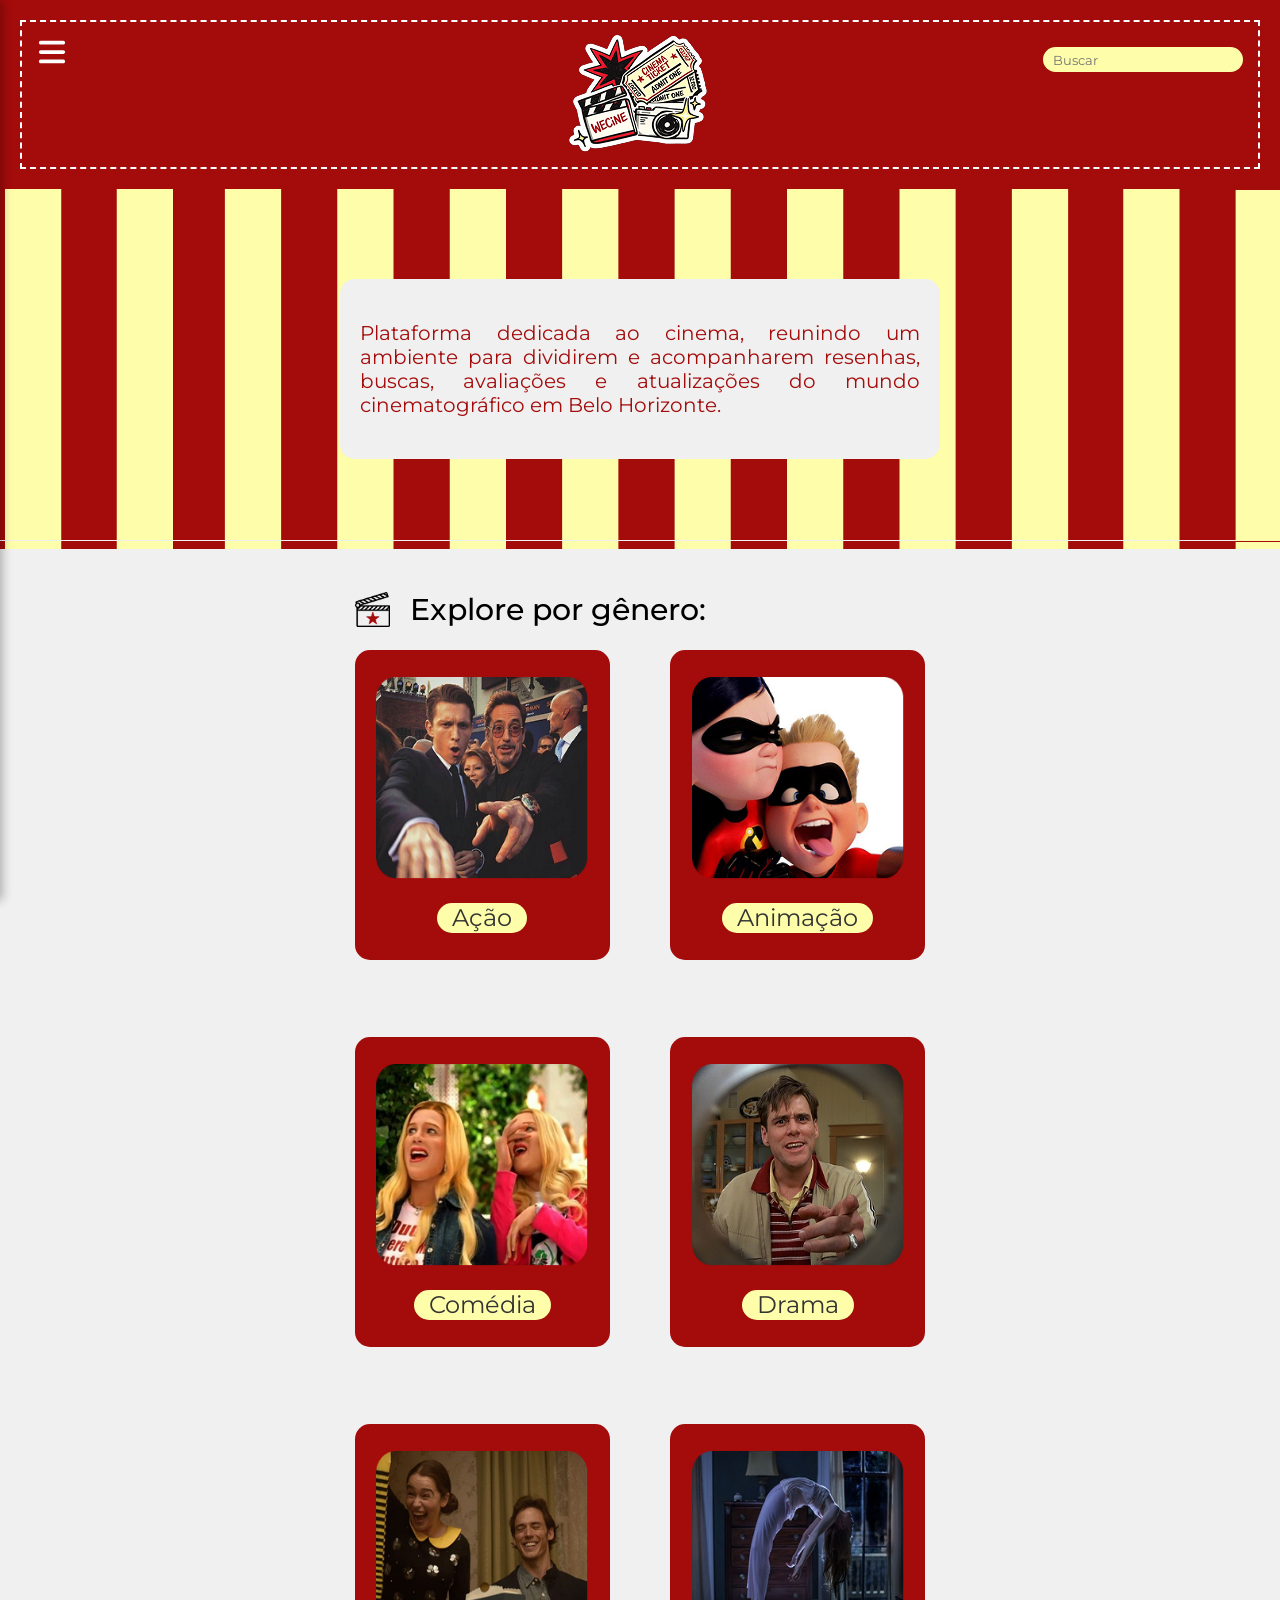
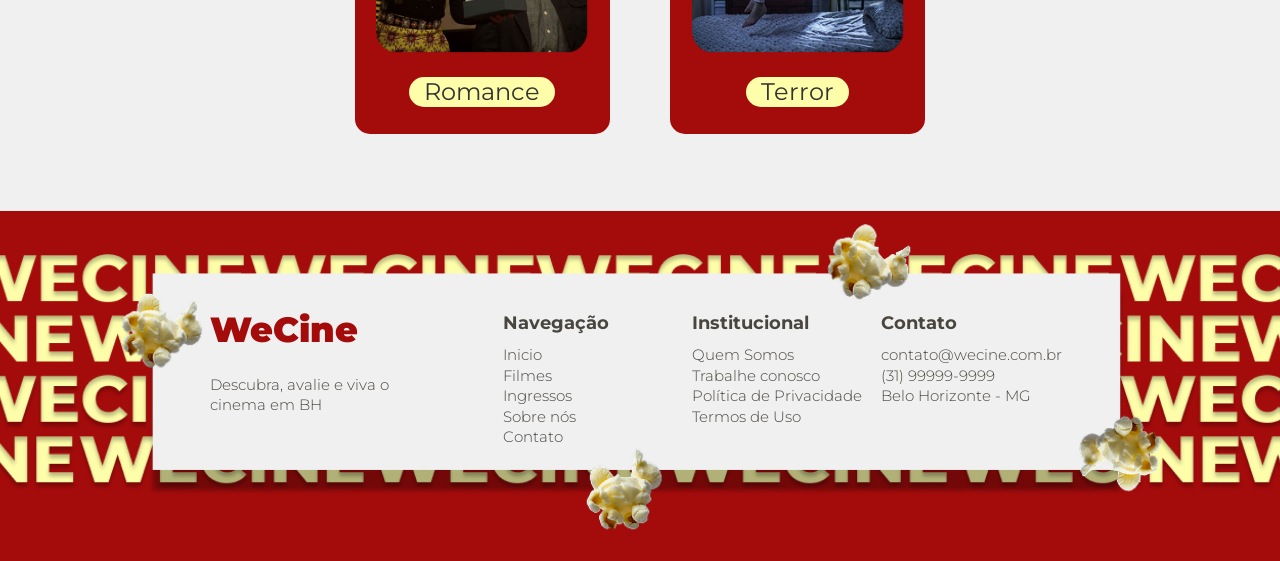
==== commit 26b6b2b5: "Update HTML structure and links for WeCine" ====
--- a/index.html
+++ b/index.html
@@ -43,12 +43,12 @@
             <h1>WECINE</h1>
             <nav>
                 <ul>
-                    <li><a href="index.html">Página inicial</a></li>
-                    <li><a href="grid.html">Grade de gênero</a></li>
-                    <li><a href="#">Nosso TOP 6</a></li>
-                    <li><a href="#">Filme do momento</a></li>
-                    <li><a href="#">Mapas</a></li>
-                    <li><a href="#">Formulário</a></li>
+                    <li><a href="camila12301540.github.io/WeCine">Página inicial</a></li>
+                    <li><a href="camila12301540.github.io/WeCine/pages/grid">Grade de gênero</a></li>
+                    <li><a href="camila12301540.github.io/WeCine/pages/tabela">Nosso TOP 6</a></li>
+                    <li><a href="camila12301540.github.io/WeCine/pages/filme-do-momento">Filme do momento</a></li>
+                    <li><a href="camila12301540.github.io/WeCine/pages/mapa">Mapas</a></li>
+                    <li><a href="camila12301540.github.io/WeCine/pages/formulario">Formulário</a></li>
                     <li>
                         <div class="compra-container">
                             <p class="compra-titulo">Compre seu ingresso</p>
